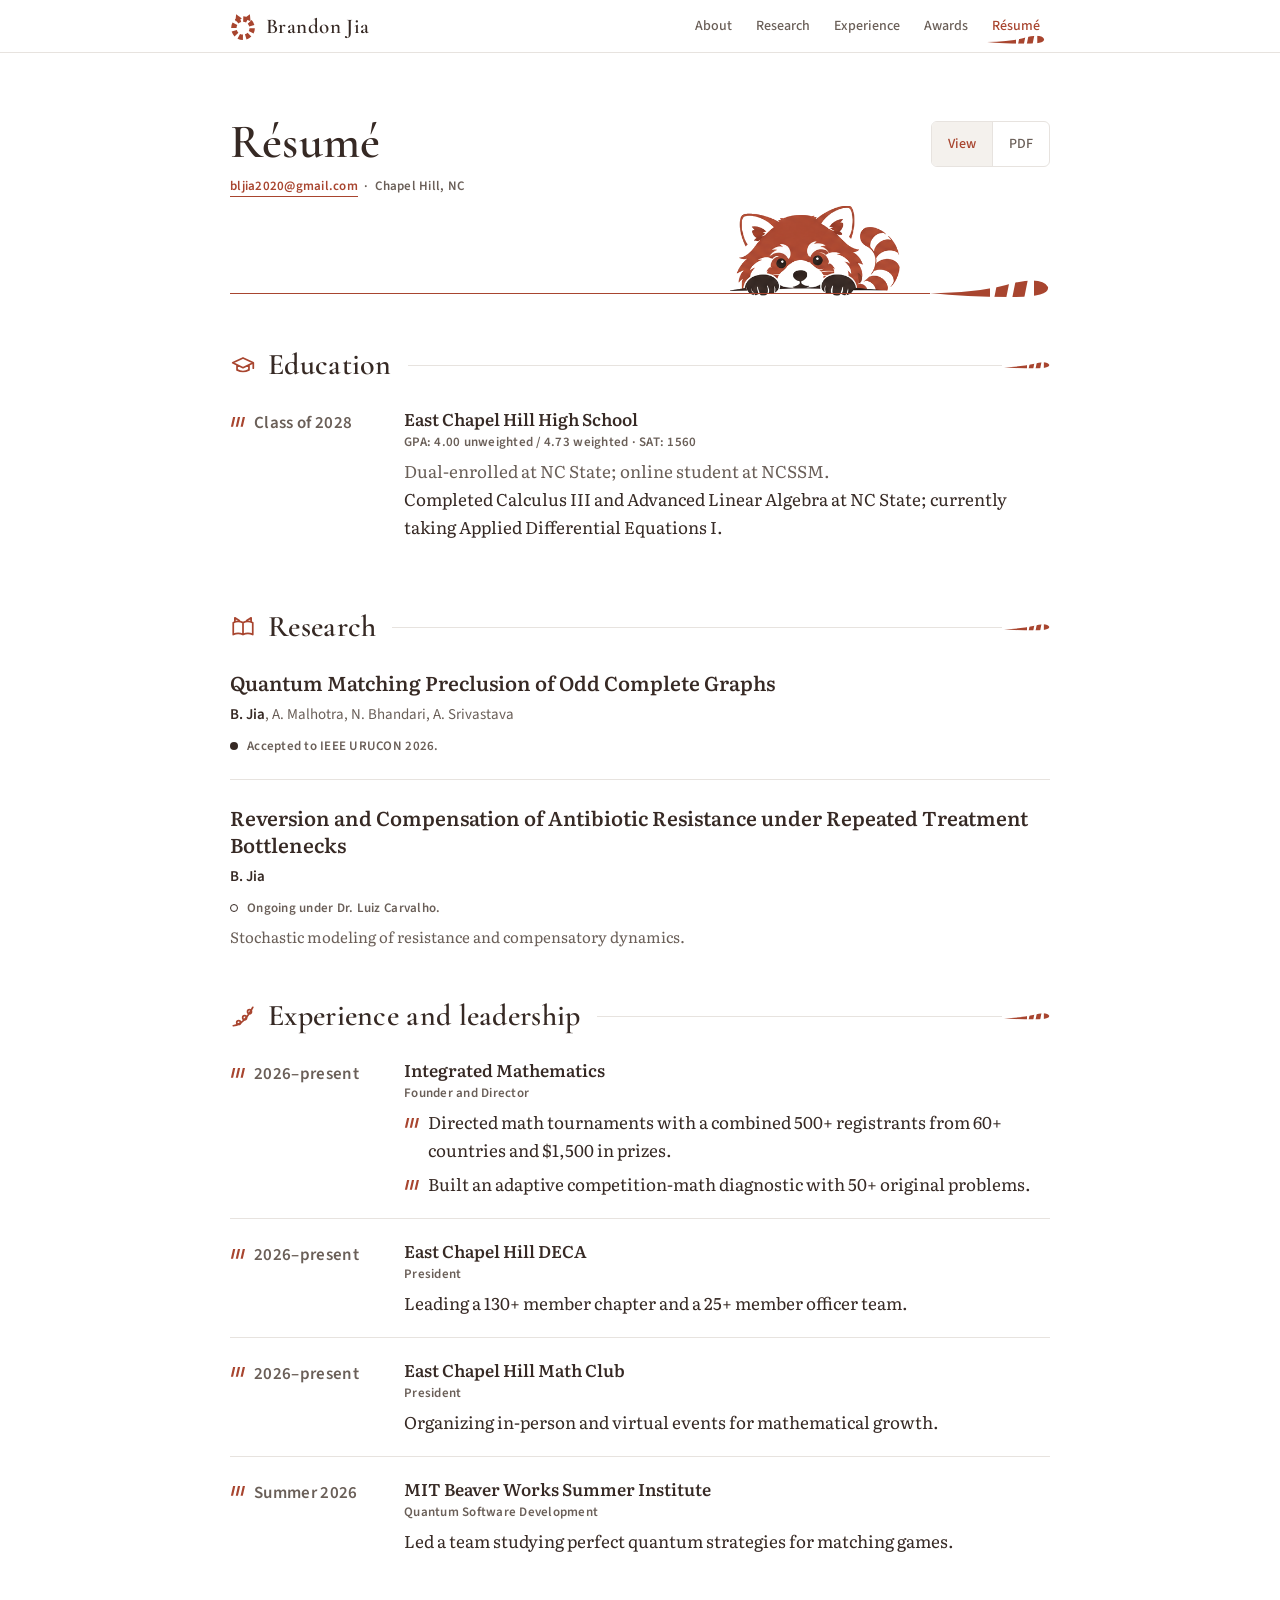
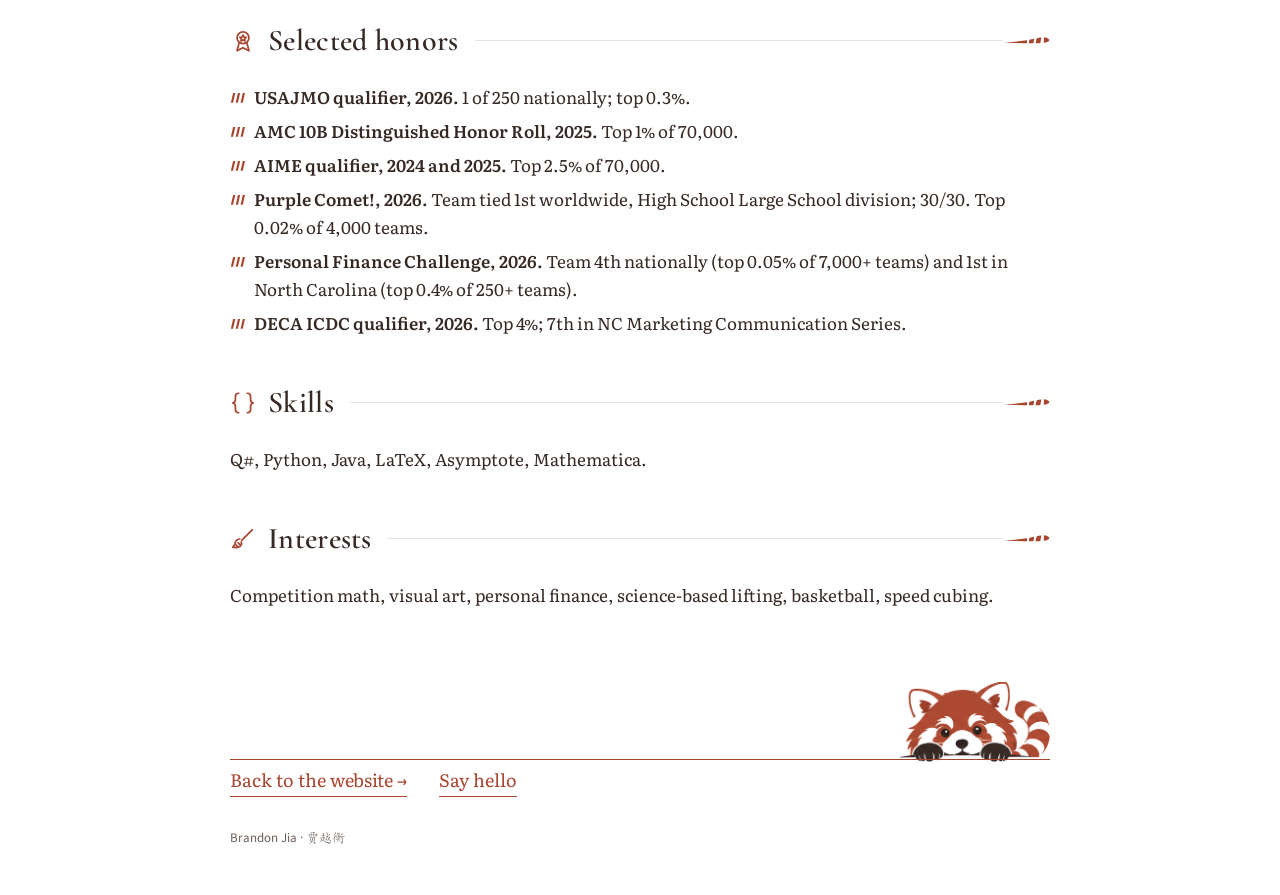
==== resume/index.html @ d5851a1c "Publish Brandon Jia personal website" ====
<!doctype html>
<html lang="en">
<head>
<meta charset="utf-8">
<meta name="viewport" content="width=device-width,initial-scale=1">
<meta name="description" content="Brandon Jia’s résumé: education, research, leadership, honors, and skills.">
<title>Résumé · Brandon Jia</title>
<link rel="icon" type="image/svg+xml" href="data:image/svg+xml,%3Csvg xmlns='http://www.w3.org/2000/svg' viewBox='0 0 24 26'%3E%3Ccircle cx='12' cy='15' r='8.5' fill='none' stroke='%23a8452f' stroke-width='5' stroke-dasharray='4 2.67'/%3E%3Cpath d='M5 8.5L5.6 2l5.4 4M19 8.5L18.4 2 13 6' fill='%23a8452f'/%3E%3C/svg%3E">
<link rel="stylesheet" href="../site.css">
</head>
<body class="res" id="top">
<svg width="0" height="0" style="position:absolute" aria-hidden="true"><defs>
<symbol id="mark" viewBox="0 0 24 26"><circle cx="12" cy="15" r="8.5" fill="none" stroke="currentColor" stroke-width="5" stroke-dasharray="4 2.67"/><path d="M5 8.5L5.6 2l5.4 4M19 8.5L18.4 2 13 6" fill="currentColor"/></symbol>
<symbol id="cap" viewBox="0 0 24 24" fill="none" stroke="currentColor" stroke-width="1.6" stroke-linecap="round" stroke-linejoin="round"><path d="M2.5 10L12 5.5l9.5 4.5L12 14.5zM6.5 12.5v4q5.5 3 11 0v-4M21.5 10v5"/></symbol>
<symbol id="book" viewBox="0 0 24 24" fill="none" stroke="currentColor" stroke-width="1.6" stroke-linecap="round" stroke-linejoin="round"><path d="M3 8q4.5-2.2 9 0 4.5-2.2 9 0v11q-4.5-2.2-9 0-4.5-2.2-9 0zM12 8v11M4.5 7V3.5L8.5 6M19.5 7V3.5L15.5 6"/></symbol>
<symbol id="branch" viewBox="0 0 24 24" fill="none" stroke="currentColor" stroke-width="1.6" stroke-linecap="round" stroke-linejoin="round"><path d="M3 21Q13 20 21 4"/><circle cx="8" cy="18" r="1.8"/><circle cx="13.5" cy="13.5" r="1.8"/><circle cx="18" cy="8" r="1.8"/></symbol>
<symbol id="medal" viewBox="0 0 24 24" fill="none" stroke="currentColor" stroke-width="1.6" stroke-linecap="round" stroke-linejoin="round"><circle cx="12" cy="9" r="5.5"/><path d="M8.5 13.5L6.5 21l5.5-2.8 5.5 2.8-2-7.5M12 6.5l.9 1.8 2 .3-1.4 1.4.3 2-1.8-1-1.8 1 .3-2-1.4-1.4 2-.3z"/></symbol>
<symbol id="braces" viewBox="0 0 24 24" fill="none" stroke="currentColor" stroke-width="1.6" stroke-linecap="round" stroke-linejoin="round"><path d="M8 3q-3 0-3 3v3q0 2.5-2.5 3 2.5.5 2.5 3v3q0 3 3 3M16 3q3 0 3 3v3q0 2.5 2.5 3-2.5.5-2.5 3v3q0 3-3 3"/></symbol>
<symbol id="brush" viewBox="0 0 24 24" fill="none" stroke="currentColor" stroke-width="1.6" stroke-linecap="round" stroke-linejoin="round"><path d="M20.5 3.5L11 13M9 12q-3.5.2-4.2 3.6-.5 2.6-2.3 4 4 1 6.4-.6 2.4-1.7 1.6-4.3"/><path d="M5.5 17.5L7 19M7.5 15.5L9 17" /></symbol>
</defs></svg>
<a class="skip" href="#main">Skip to content</a>
<header class="bar">
  <div class="in">
    <a class="mk" href="../index.html" aria-label="Brandon Jia, home"><svg class="mark" aria-hidden="true"><use href="#mark"/></svg><span>Brandon Jia</span></a>
    <nav aria-label="Main navigation">
      <a href="../index.html#about">About</a>
      <a href="../index.html#research">Research</a>
      <a href="../index.html#experience">Experience</a>
      <a href="../index.html#awards">Awards</a>
      <a href="index.html" aria-current="page">Résumé</a>
    </nav>
  </div>
  <i class="prog" aria-hidden="true"></i>
</header>
<main class="wrap" id="main">
  <div class="hero">
    <div class="rhead"><h1 class="name">Résumé</h1><div class="modes" aria-label="Résumé format"><a href="index.html" aria-current="page">View</a><a href="../assets/Brandon-Jia-Highlights.pdf">PDF</a></div></div>
    <p class="meta"><a href="mailto:bljia2020@gmail.com">bljia2020@gmail.com</a> &nbsp;·&nbsp; Chapel Hill, NC</p>
    <div class="ledge" aria-hidden="true"><img class="pk" src="../assets/panda-peek.png" alt=""><div class="div"><i></i><b></b></div></div>
  </div>

  <section aria-labelledby="edt">
    <h2 id="edt"><svg class="ic" aria-hidden="true"><use href="#cap"/></svg>Education<i class="rl"></i></h2>
    <article class="exp">
      <p class="meta">Class of 2028</p>
      <div><h3>East Chapel Hill High School</h3><p class="role">GPA: 4.00 unweighted / 4.73 weighted · SAT: 1560</p><p class="m">Dual-enrolled at NC State; online student at NCSSM.</p><p>Completed Calculus III and Advanced Linear Algebra at NC State; currently taking Applied Differential Equations I.</p></div>
    </article>
  </section>

  <section aria-labelledby="rst">
    <h2 id="rst"><svg class="ic" aria-hidden="true"><use href="#book"/></svg>Research<i class="rl"></i></h2>
    <article class="paper">
      <h3>Quantum Matching Preclusion of Odd Complete Graphs</h3>
      <p class="authors"><strong>B. Jia</strong>, A. Malhotra, N. Bhandari, A. Srivastava</p>
      <p class="st meta"><i></i>Accepted to IEEE URUCON 2026.</p>
    </article>
    <article class="paper">
      <h3>Reversion and Compensation of Antibiotic Resistance under Repeated Treatment Bottlenecks</h3>
      <p class="authors"><strong>B. Jia</strong></p>
      <p class="st meta"><i class="o"></i>Ongoing under Dr. Luiz Carvalho.</p>
      <p class="d">Stochastic modeling of resistance and compensatory dynamics.</p>
    </article>
  </section>

  <section aria-labelledby="ext">
    <h2 id="ext"><svg class="ic" aria-hidden="true"><use href="#branch"/></svg>Experience and leadership<i class="rl"></i></h2>
    <article class="exp">
      <p class="meta">2026–present</p>
      <div><h3>Integrated Mathematics</h3><p class="role">Founder and Director</p><ul class="bl"><li>Directed math tournaments with a combined 500+ registrants from 60+ countries and $1,500 in prizes.</li><li>Built an adaptive competition-math diagnostic with 50+ original problems.</li></ul></div>
    </article>
    <article class="exp">
      <p class="meta">2026–present</p>
      <div><h3>East Chapel Hill DECA</h3><p class="role">President</p><p>Leading a 130+ member chapter and a 25+ member officer team.</p></div>
    </article>
    <article class="exp">
      <p class="meta">2026–present</p>
      <div><h3>East Chapel Hill Math Club</h3><p class="role">President</p><p>Organizing in-person and virtual events for mathematical growth.</p></div>
    </article>
    <article class="exp">
      <p class="meta">Summer 2026</p>
      <div><h3>MIT Beaver Works Summer Institute</h3><p class="role">Quantum Software Development</p><p>Led a team studying perfect quantum strategies for matching games.</p></div>
    </article>
  </section>

  <section aria-labelledby="hnt">
    <h2 id="hnt"><svg class="ic" aria-hidden="true"><use href="#medal"/></svg>Selected honors<i class="rl"></i></h2>
    <ul class="bl">
      <li><strong>USAJMO qualifier, 2026.</strong> 1 of 250 nationally; top 0.3%.</li>
      <li><strong>AMC 10B Distinguished Honor Roll, 2025.</strong> Top 1% of 70,000.</li>
      <li><strong>AIME qualifier, 2024 and 2025.</strong> Top 2.5% of 70,000.</li>
      <li><strong>Purple Comet!, 2026.</strong> Team tied 1st worldwide, High School Large School division; 30/30. Top 0.02% of 4,000 teams.</li>
      <li><strong>Personal Finance Challenge, 2026.</strong> Team 4th nationally (top 0.05% of 7,000+ teams) and 1st in North Carolina (top 0.4% of 250+ teams).</li>
      <li><strong>DECA ICDC qualifier, 2026.</strong> Top 4%; 7th in NC Marketing Communication Series.</li>
    </ul>
  </section>

  <section aria-labelledby="skt">
    <h2 id="skt"><svg class="ic" aria-hidden="true"><use href="#braces"/></svg>Skills<i class="rl"></i></h2>
    <p>Q#, Python, Java, LaTeX, Asymptote, Mathematica.</p>
  </section>
  <section aria-labelledby="it">
    <h2 id="it"><svg class="ic" aria-hidden="true"><use href="#brush"/></svg>Interests<i class="rl"></i></h2>
    <p>Competition math, visual art, personal finance, science-based lifting, basketball, speed cubing.</p>
  </section>
</main>
<footer class="wrap">
  <div class="ledge" aria-hidden="true"><img class="pk" src="../assets/panda-peek.png" alt=""><div class="div"><i></i><b></b></div></div>
  <div class="links"><a href="../index.html">Back to the website <span aria-hidden="true">→</span></a><a href="mailto:bljia2020@gmail.com">Say hello</a></div>
  <p class="colophon">Brandon Jia · 贾越衡</p>
</footer>
<script src="../site.js"></script>
</body>
</html>
---- site.css ----
@font-face{font-family:NameCJK;src:url(assets/chinese-name.woff2) format("woff2");font-display:swap}
@font-face{font-family:'Cormorant Garamond';src:url(assets/cormorant-garamond.woff2) format("woff2");font-weight:300 700;font-display:swap}
@font-face{font-family:Literata;src:url(assets/literata.woff2) format("woff2");font-weight:200 900;font-display:swap}
@font-face{font-family:'Source Sans 3';src:url(assets/source-sans.woff2) format("woff2");font-weight:200 900;font-display:swap}
:root{
--paper:#fff;--ink:#362924;--muted:#6a5f58;--rust:#a8452f;--card:#fff;--chip:#f4f1ed;--rule:#e7e3df;
--display:'Cormorant Garamond',Georgia,serif;--text:Literata,Georgia,serif;--sans:'Source Sans 3',system-ui,sans-serif;
--cjk:NameCJK,'Songti SC','Noto Serif CJK SC','Source Han Serif SC',SimSun,serif;
--tail:url("data:image/svg+xml,%3Csvg xmlns='http://www.w3.org/2000/svg' viewBox='0 0 60 10'%3E%3CclipPath id='c'%3E%3Cpath d='M0 7Q22 7 38 3Q56-2 59 4Q60 9 40 9Q18 9 0 7Z'/%3E%3C/clipPath%3E%3Cg clip-path='url(%23c)'%3E%3Cpath d='M0 0h30v10H0zM34 0h6l-2 10h-6zM43 0h6l-2 10h-6zM52 0h8v10h-8z'/%3E%3C/g%3E%3C/svg%3E");
--band:url("data:image/svg+xml,%3Csvg xmlns='http://www.w3.org/2000/svg' viewBox='0 0 17 12'%3E%3Cpath d='M1 12L3.5 1H6L3.5 12zM6.5 12L9 1h2.5L9 12zM12 12L14.5 1H17L14.5 12z'/%3E%3C/svg%3E");
--paw:url("data:image/svg+xml,%3Csvg xmlns='http://www.w3.org/2000/svg' viewBox='0 0 24 24'%3E%3Cellipse cx='3.8' cy='10' rx='2.4' ry='3.2'/%3E%3Cellipse cx='8.8' cy='5' rx='2.4' ry='3.3'/%3E%3Cellipse cx='15.2' cy='5' rx='2.4' ry='3.3'/%3E%3Cellipse cx='20.2' cy='10' rx='2.4' ry='3.2'/%3E%3Cpath d='M12 12c4.4 0 7.2 3.4 7.2 6.4 0 2.2-2 3-4 2.5-1.2-.3-2.1-.8-3.2-.8s-2 .5-3.2.8c-2 .5-4-.3-4-2.5C4.8 15.4 7.6 12 12 12z'/%3E%3C/svg%3E")}
*{box-sizing:border-box}html{scroll-behavior:smooth;scroll-padding-top:72px}
body{margin:0;background:var(--paper);color:var(--ink);font:400 17px/1.65 var(--text);-webkit-font-smoothing:antialiased}
h1,h2,h3,p,ul{margin:0}ul{padding:0;list-style:none}abbr{text-decoration:none}
a{color:var(--rust);text-decoration:none;background:linear-gradient(currentColor,currentColor) 0 100%/100% 1px no-repeat;padding-bottom:2px}
a:hover{background:repeating-linear-gradient(90deg,currentColor 0 7px,transparent 7px 10px) 0 100%/100% 2px no-repeat}
a:focus-visible{outline:2px solid var(--rust);outline-offset:4px;border-radius:2px}
.wrap{width:min(820px,calc(100% - 40px));margin-inline:auto}
.skip{position:fixed;top:8px;left:8px;z-index:30;background:var(--paper);padding:8px 14px;transform:translateY(-200%)}.skip:focus{transform:none}
.bar{position:sticky;top:0;z-index:20;background:var(--paper);border-bottom:1px solid var(--rule)}
.bar .in{width:min(820px,calc(100% - 40px));margin-inline:auto;height:52px;display:flex;align-items:center;justify-content:space-between}
.bar a{background:none;padding:0}
.mk{display:flex;align-items:center;gap:10px;color:var(--rust);font:600 21px var(--display);letter-spacing:.02em}
.mk span{color:var(--ink)}.mark{width:26px;height:28px}
nav{display:flex;align-items:center;gap:4px;font:500 14px var(--sans)}
nav a{position:relative;display:flex;align-items:center;min-height:44px;padding:0 10px;color:var(--muted)}
nav a:not(.cv)::after{content:"";position:absolute;left:6px;right:0;bottom:4px;height:9px;background:var(--rust);-webkit-mask:var(--tail) center/100% 100% no-repeat;mask:var(--tail) center/100% 100% no-repeat;clip-path:inset(0 100% 0 0);transform:translateY(2px);transform-origin:left center;transition:clip-path 240ms ease-in,transform 240ms ease-in}
nav a:hover,nav a:focus-visible,nav a[aria-current]{color:var(--rust)}nav a:not(.cv):hover::after,nav a:not(.cv):focus-visible::after,nav a:not(.cv)[aria-current]::after{clip-path:inset(0);transform:translateY(0);transition-duration:420ms;transition-timing-function:cubic-bezier(.16,1,.3,1)}
nav a.cv{color:var(--ink);font-weight:600;margin-left:8px}nav a.cv::after{content:"→";position:static;height:auto;margin-left:5px;background:none;-webkit-mask:none;mask:none;clip-path:none}nav a.cv:hover{color:var(--rust)}
.prog{position:absolute;left:0;bottom:-1px;height:2px;width:100%;background:var(--rust);pointer-events:none;transform:scaleX(0);transform-origin:left center}
nav{position:relative}.nav-motion nav a:not(.cv)::after{display:none}.nav-tail{position:absolute;left:0;bottom:3px;width:var(--tail-width,0px);height:10px;transform:translateX(var(--tail-x,0px));pointer-events:none;transition:transform 520ms cubic-bezier(.4,0,.2,1),width 520ms cubic-bezier(.4,0,.2,1)}.nav-tail>i{display:block;width:100%;height:100%;background:var(--rust);mask:var(--tail) center/100% 100% no-repeat;-webkit-mask:var(--tail) center/100% 100% no-repeat;transform-origin:center}
.hero{padding-top:64px}
.name{font:600 56px/1.05 var(--display);letter-spacing:.005em}
.cn{font:400 20px var(--cjk);letter-spacing:.2em;color:var(--muted);margin:6px 0 22px}
.hero p{max-width:540px}.hero p+p{margin-top:14px}
.ledge{position:relative;height:96px;margin-top:8px}
.pk{position:absolute;bottom:3px;right:150px;width:170px;height:auto}
.div{position:absolute;inset:auto 0 0;display:flex;align-items:flex-end}
.div i{flex:1;height:1.5px;background:var(--rust);margin-bottom:5px}
.div b{width:120px;height:20px;background:var(--rust);-webkit-mask:var(--tail) center/100% 100% no-repeat;mask:var(--tail) center/100% 100% no-repeat}
section{padding-top:64px}
h2{display:flex;align-items:center;font:600 30px/1.2 var(--display);letter-spacing:.01em;margin-bottom:24px}
h2 .ic{width:26px;height:26px;margin-right:12px;color:var(--rust);flex:none}
h2 .rl{flex:1;height:1px;background:var(--rule);margin:0 2px 0 16px}
h2::after{content:"";width:46px;height:9px;background:var(--rust);-webkit-mask:var(--tail) center/100% 100% no-repeat;mask:var(--tail) center/100% 100% no-repeat}
h3{font:560 17px/1.4 var(--text)}
.meta{font:600 13px var(--sans);color:var(--muted);letter-spacing:.02em}
.paper{padding:0 0 24px}.paper+.paper{padding:24px 0 0;border-top:1px solid var(--rule)}
.paper h3{font-size:20px;line-height:1.35}.authors{font:400 15px var(--sans);color:var(--muted);margin-top:8px}.authors strong{color:var(--ink);font-weight:600}
.st{display:flex;align-items:center;gap:9px;margin-top:12px}
.st i{width:8px;height:8px;border-radius:50%;background:var(--ink);flex:none}.st i.o{background:none;border:1.5px solid var(--ink)}
.paper .d{font-size:15px;color:var(--muted);margin-top:8px}
.exp{display:grid;grid-template-columns:150px 1fr;gap:0 24px;padding:20px 0;border-top:1px solid var(--rule)}.exp:first-of-type{border-top:0;padding-top:0}
.exp .meta{position:relative;padding-left:24px;line-height:1.9}
.exp .meta::before,.bl>li::before{content:"";position:absolute;left:0;top:.5em;width:15px;height:11px;background:var(--rust);-webkit-mask:var(--band) center/contain no-repeat;mask:var(--band) center/contain no-repeat}
.role{font:600 13px var(--sans);color:var(--muted);margin:2px 0 6px;letter-spacing:.02em}
.exp p:not(.role){font-size:17px}.exp .x{font-size:15px;color:var(--muted);margin-top:4px}
.aw li{padding:20px 0;border-top:1px solid var(--rule);display:flex;flex-direction:column;gap:4px}.aw li:first-child{border-top:0;padding-top:0}
.aw .top{display:flex;justify-content:space-between;align-items:baseline;gap:12px}
.aw p{font-size:15px}.aw .s{color:var(--muted)}
.chip{font:600 13px var(--sans);background:var(--chip);border-radius:4px;padding:1px 7px;margin-left:6px}
.paw>li{position:relative;padding-left:30px;margin-top:6px}
.paw>li::before{content:"";position:absolute;left:0;top:.45em;width:17px;height:17px;background:var(--rust);-webkit-mask:var(--paw) center/contain no-repeat;mask:var(--paw) center/contain no-repeat}
footer{margin-top:72px;padding-bottom:48px}
footer .ledge{height:84px}footer .div i{background:var(--rust);height:1px}footer .div b{display:none}
footer .pk{right:0;width:150px}
footer h2{margin-bottom:14px}footer h2::after,footer h2 .rl{display:none}
.links{display:flex;flex-wrap:wrap;gap:12px 32px;font-size:18px}
.links svg{width:20px;height:20px;vertical-align:-4px;margin-right:8px}
.colophon{font:400 13px 'Source Sans 3',NameCJK,system-ui,sans-serif;color:var(--muted);margin-top:32px}
@media(max-width:640px){
body{font-size:16.5px}.name{font-size:44px}.hero{padding-top:44px}section{padding-top:48px}
.mk span{display:none}nav a{padding:0 7px}nav a.cv{margin-left:4px}
.pk{width:130px;right:100px}.div b{width:84px;height:16px}.ledge{height:80px}
.exp{grid-template-columns:1fr;gap:4px}
footer .pk{width:120px;right:0}}
@media(prefers-reduced-motion:reduce){html{scroll-behavior:auto}*{transition:none!important}}
@media print{.bar,.ledge,.skip{display:none}}

.rhead{display:flex;justify-content:space-between;align-items:flex-end;gap:16px;flex-wrap:wrap}.rhead .name{font-size:48px}
.modes{display:flex;font:500 14px var(--sans);border:1px solid var(--rule);border-radius:6px;overflow:hidden}.modes a{background:none;padding:6px 16px;color:var(--muted)}.modes a+a{border-left:1px solid var(--rule)}.modes a[aria-current]{background:#f4f1ed;color:var(--rust)}
.rhead+.meta{margin-top:10px}.rhead+.meta a{font-weight:600}
.bl>li{position:relative;padding-left:24px;margin-top:6px}.bl li strong{font-weight:600}.bl>li::before{top:.55em}
.res section{padding-top:48px}.res .exp p:not(.role){font-size:17px}.res .exp .m{color:var(--muted);font-size:15px;margin-top:4px}


/* Preserve the v4 design while keeping navigation comfortable on phones. */
.mk{min-width:44px;min-height:44px}.bar nav a{min-width:44px;padding:0 10px}.modes a{min-height:44px;display:flex;align-items:center}
@media(max-width:640px){.bar .in{width:calc(100% - 16px);gap:4px}nav{gap:0}.bar nav a{padding:0 5px}.bar nav a.cv{margin-left:2px}}
@media(max-width:360px){.bar .in{width:calc(100% - 8px);gap:0}.bar nav a{padding:0 2px}.bar nav a.cv{margin-left:0}.bar nav a.cv::after{display:none}}
@media(prefers-reduced-motion:reduce){html{scroll-behavior:auto}*,*::before,*::after{animation:none!important;transition:none!important}}
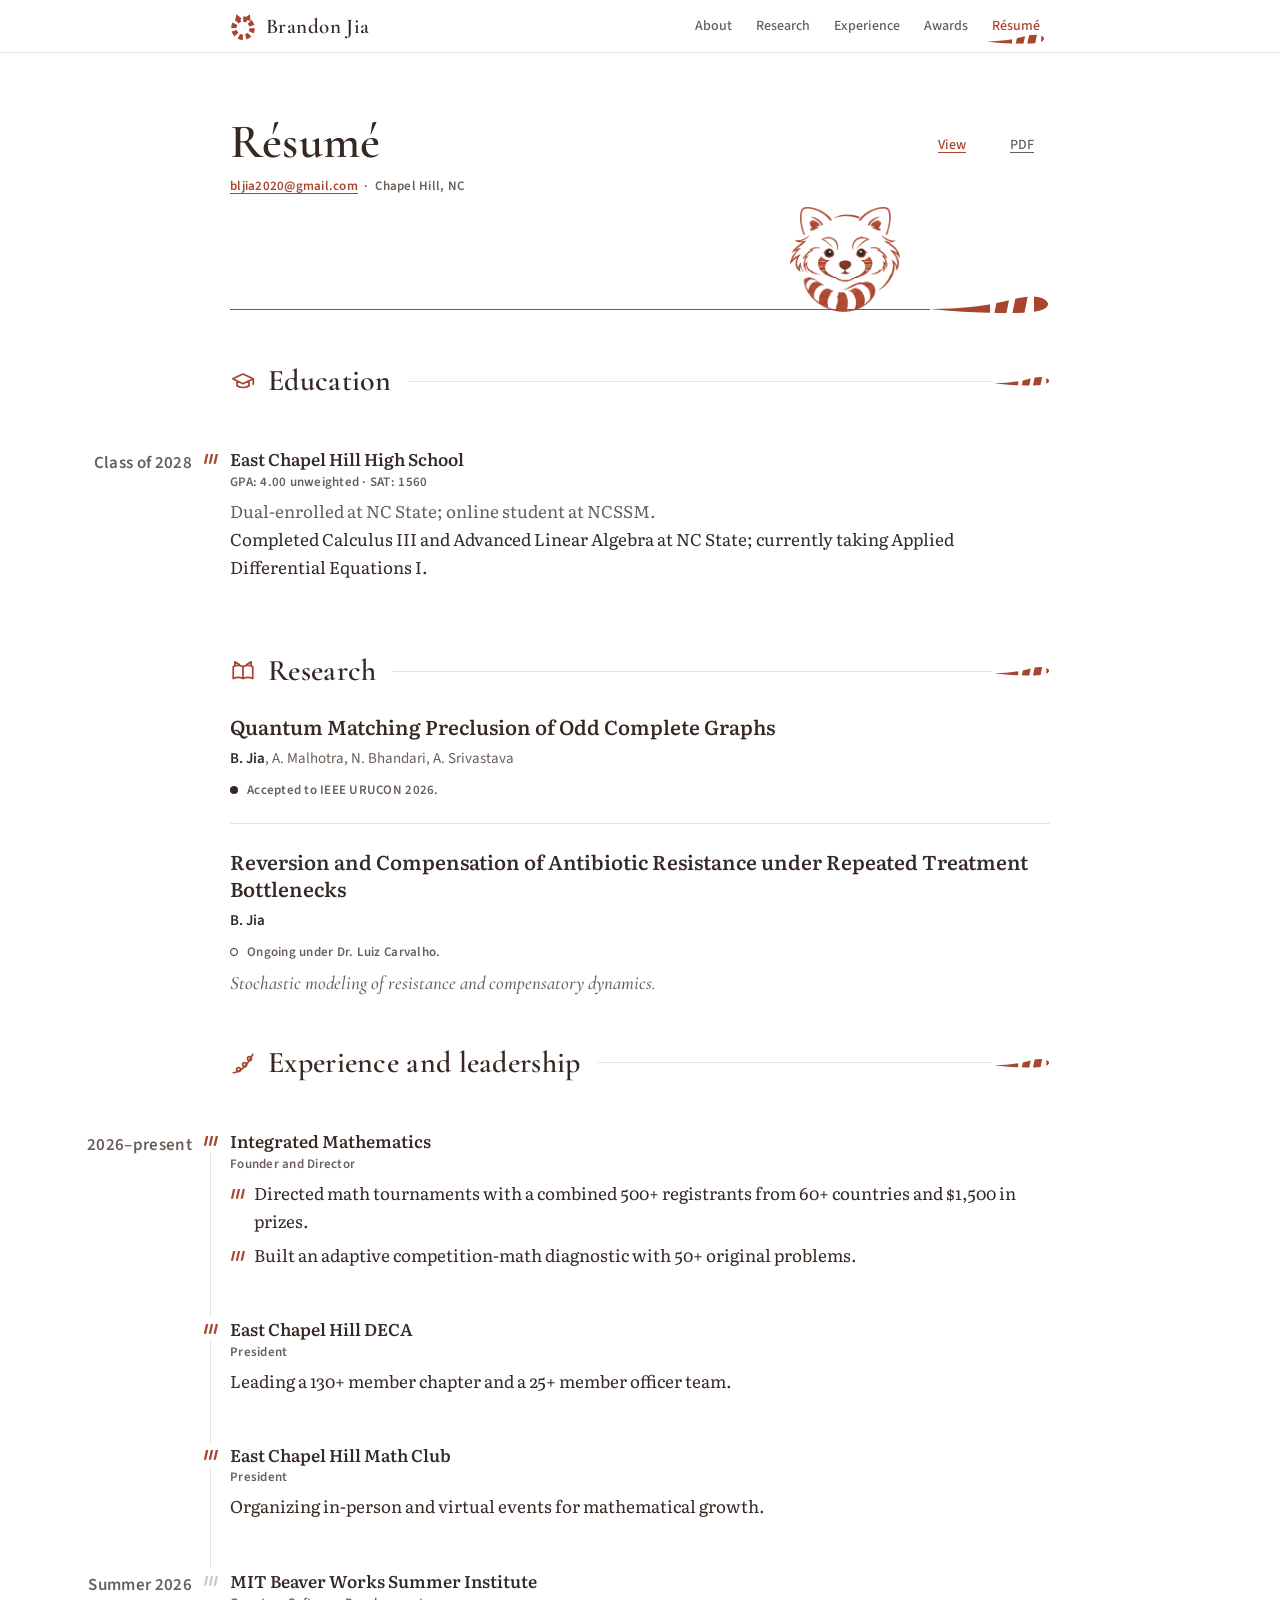
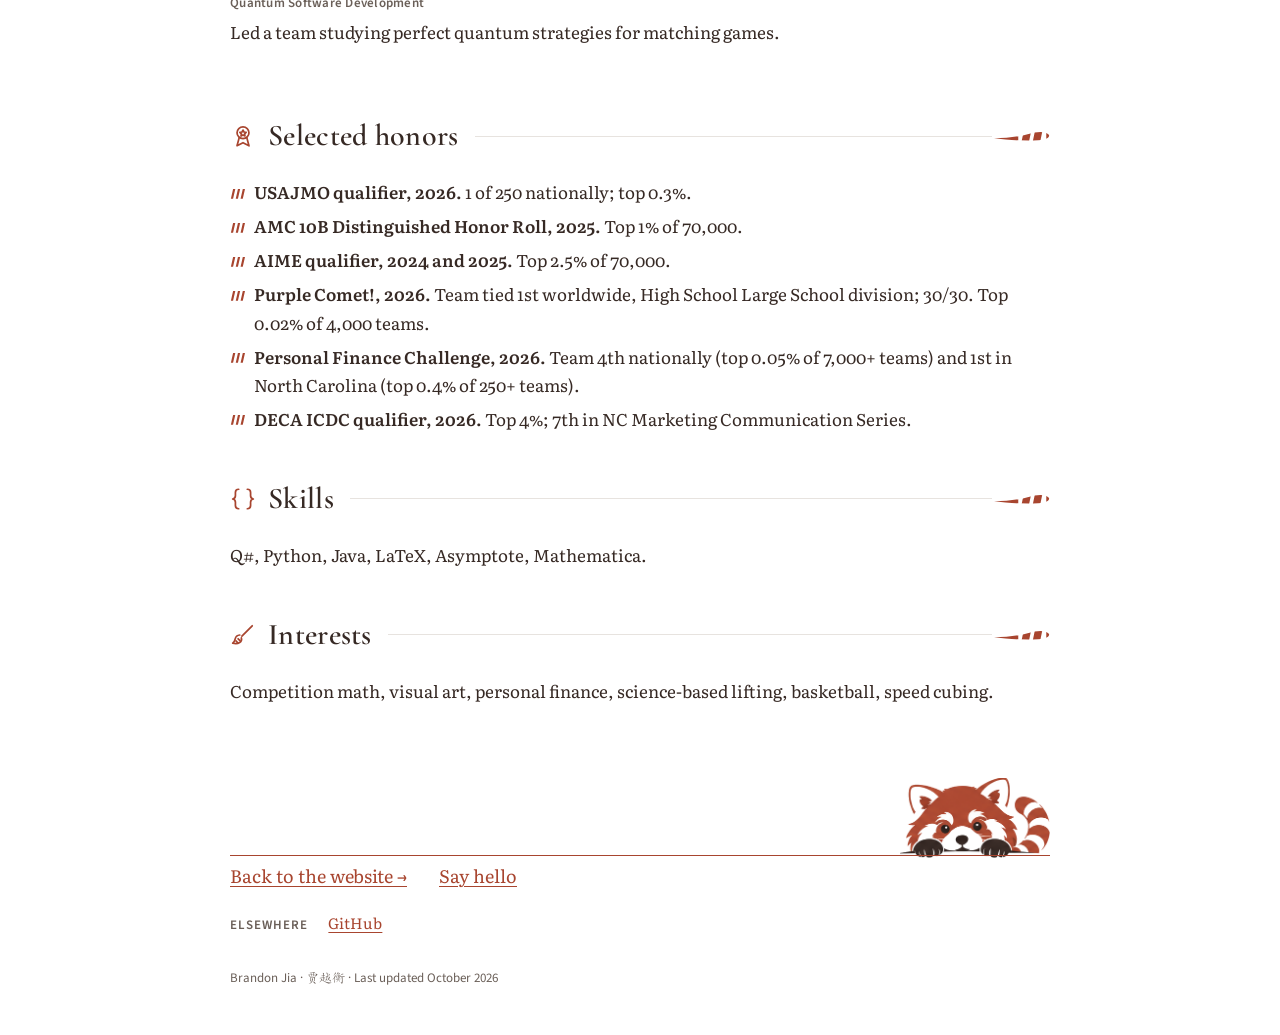
==== commit 00c6cbd1: "Refine portfolio layout, motion, sharing and resume" ====
--- a/resume/index.html
+++ b/resume/index.html
@@ -3,9 +3,36 @@
 <head>
 <meta charset="utf-8">
 <meta name="viewport" content="width=device-width,initial-scale=1">
+<script>
+document.documentElement.className="js";
+if(location.protocol==="http:"||location.protocol==="https:"){
+  for(const file of ["literata.woff2","cormorant-garamond.woff2"]){
+    const hint=document.createElement("link");hint.rel="preload";hint.href="../assets/"+file;
+    hint.as="font";hint.type="font/woff2";hint.crossOrigin="anonymous";document.head.append(hint);
+  }
+}
+</script>
 <meta name="description" content="Brandon Jia’s résumé: education, research, leadership, honors, and skills.">
+<link rel="canonical" href="https://brandon-jia.github.io/resume/">
+<meta name="theme-color" content="#ffffff">
+<meta name="author" content="Brandon Jia">
+<meta property="og:type" content="website">
+<meta property="og:site_name" content="Brandon Jia">
+<meta property="og:title" content="Résumé · Brandon Jia">
+<meta property="og:description" content="Brandon Jia’s résumé: education, research, leadership, honors, and skills.">
+<meta property="og:url" content="https://brandon-jia.github.io/resume/">
+<meta property="og:image" content="https://brandon-jia.github.io/assets/og-image.png">
+<meta property="og:image:width" content="1200">
+<meta property="og:image:height" content="630">
+<meta property="og:image:alt" content="Brandon Jia, with a red panda peeking over a rust line.">
+<meta name="twitter:card" content="summary_large_image">
+<meta name="twitter:title" content="Résumé · Brandon Jia">
+<meta name="twitter:description" content="Brandon Jia’s résumé: education, research, leadership, honors, and skills.">
+<meta name="twitter:image" content="https://brandon-jia.github.io/assets/og-image.png">
 <title>Résumé · Brandon Jia</title>
-<link rel="icon" type="image/svg+xml" href="data:image/svg+xml,%3Csvg xmlns='http://www.w3.org/2000/svg' viewBox='0 0 24 26'%3E%3Ccircle cx='12' cy='15' r='8.5' fill='none' stroke='%23a8452f' stroke-width='5' stroke-dasharray='4 2.67'/%3E%3Cpath d='M5 8.5L5.6 2l5.4 4M19 8.5L18.4 2 13 6' fill='%23a8452f'/%3E%3C/svg%3E">
+<link rel="icon" href="../favicon.ico" sizes="48x48">
+<link rel="icon" href="../favicon.svg" type="image/svg+xml">
+<link rel="apple-touch-icon" href="../apple-touch-icon.png">
 <link rel="stylesheet" href="../site.css">
 </head>
 <body class="res" id="top">
@@ -36,16 +63,19 @@
   <div class="hero">
     <div class="rhead"><h1 class="name">Résumé</h1><div class="modes" aria-label="Résumé format"><a href="index.html" aria-current="page">View</a><a href="../assets/Brandon-Jia-Highlights.pdf">PDF</a></div></div>
     <p class="meta"><a href="mailto:bljia2020@gmail.com">bljia2020@gmail.com</a> &nbsp;·&nbsp; Chapel Hill, NC</p>
-    <div class="ledge" aria-hidden="true"><img class="pk" src="../assets/panda-peek.png" alt=""><div class="div"><i></i><b></b></div></div>
+    <div class="ledge" aria-hidden="true"><span class="pkw line"><img class="pk" src="../assets/panda-linework.webp" alt="" width="244" height="233"></span><div class="div"><i></i><b></b></div></div>
   </div>
 
   <section aria-labelledby="edt">
     <h2 id="edt"><svg class="ic" aria-hidden="true"><use href="#cap"/></svg>Education<i class="rl"></i></h2>
+    <div class="exp-list">
     <article class="exp">
+      <span class="exp-marker" aria-hidden="true"></span>
       <p class="meta">Class of 2028</p>
-      <div><h3>East Chapel Hill High School</h3><p class="role">GPA: 4.00 unweighted / 4.73 weighted · SAT: 1560</p><p class="m">Dual-enrolled at NC State; online student at NCSSM.</p><p>Completed Calculus III and Advanced Linear Algebra at NC State; currently taking Applied Differential Equations I.</p></div>
+      <div><h3>East Chapel Hill High School</h3><p class="role">GPA: 4.00 unweighted · SAT: 1560</p><p class="m">Dual-enrolled at NC State; online student at NCSSM.</p><p>Completed Calculus III and Advanced Linear Algebra at NC State; currently taking Applied Differential Equations I.</p></div>
     </article>
-  </section>
+      </div>
+</section>
 
   <section aria-labelledby="rst">
     <h2 id="rst"><svg class="ic" aria-hidden="true"><use href="#book"/></svg>Research<i class="rl"></i></h2>
@@ -64,23 +94,29 @@
 
   <section aria-labelledby="ext">
     <h2 id="ext"><svg class="ic" aria-hidden="true"><use href="#branch"/></svg>Experience and leadership<i class="rl"></i></h2>
+    <div class="exp-list">
     <article class="exp">
+      <span class="exp-marker" aria-hidden="true"></span>
       <p class="meta">2026–present</p>
       <div><h3>Integrated Mathematics</h3><p class="role">Founder and Director</p><ul class="bl"><li>Directed math tournaments with a combined 500+ registrants from 60+ countries and $1,500 in prizes.</li><li>Built an adaptive competition-math diagnostic with 50+ original problems.</li></ul></div>
     </article>
     <article class="exp">
-      <p class="meta">2026–present</p>
+      <span class="exp-marker" aria-hidden="true"></span>
+      <p class="meta same"><span class="vh">2026–present</span></p>
       <div><h3>East Chapel Hill DECA</h3><p class="role">President</p><p>Leading a 130+ member chapter and a 25+ member officer team.</p></div>
     </article>
     <article class="exp">
-      <p class="meta">2026–present</p>
+      <span class="exp-marker" aria-hidden="true"></span>
+      <p class="meta same"><span class="vh">2026–present</span></p>
       <div><h3>East Chapel Hill Math Club</h3><p class="role">President</p><p>Organizing in-person and virtual events for mathematical growth.</p></div>
     </article>
     <article class="exp">
+      <span class="exp-marker" aria-hidden="true"></span>
       <p class="meta">Summer 2026</p>
       <div><h3>MIT Beaver Works Summer Institute</h3><p class="role">Quantum Software Development</p><p>Led a team studying perfect quantum strategies for matching games.</p></div>
     </article>
-  </section>
+      </div>
+</section>
 
   <section aria-labelledby="hnt">
     <h2 id="hnt"><svg class="ic" aria-hidden="true"><use href="#medal"/></svg>Selected honors<i class="rl"></i></h2>
@@ -104,9 +140,10 @@
   </section>
 </main>
 <footer class="wrap">
-  <div class="ledge" aria-hidden="true"><img class="pk" src="../assets/panda-peek.png" alt=""><div class="div"><i></i><b></b></div></div>
+  <div class="ledge" aria-hidden="true"><span class="pkw"><picture><source srcset="../assets/panda-peek.webp" type="image/webp"><img class="pk" src="../assets/panda-peek.png" alt="" width="306" height="163"></picture></span><div class="div"><i></i><b></b></div></div>
   <div class="links"><a href="../index.html">Back to the website <span aria-hidden="true">→</span></a><a href="mailto:bljia2020@gmail.com">Say hello</a></div>
-  <p class="colophon">Brandon Jia · 贾越衡</p>
+  <p class="elsewhere"><span class="meta">Elsewhere</span> <a href="https://github.com/brandon-jia" rel="me">GitHub</a><!-- Brandon: fill in real URLs and uncomment: <a href="[LINKEDIN_URL]" rel="me">LinkedIn</a> <a href="[SCHOLAR_OR_ORCID_URL]" rel="me">Scholar</a> --></p>
+  <p class="colophon">Brandon Jia · <span lang="zh-Hans">贾越衡</span> · Last updated <time datetime="2026-10">October 2026</time></p>
 </footer>
 <script src="../site.js"></script>
 </body>
--- a/site.css
+++ b/site.css
@@ -1,7 +1,8 @@
 @font-face{font-family:NameCJK;src:url(assets/chinese-name.woff2) format("woff2");font-display:swap}
-@font-face{font-family:'Cormorant Garamond';src:url(assets/cormorant-garamond.woff2) format("woff2");font-weight:300 700;font-display:swap}
-@font-face{font-family:Literata;src:url(assets/literata.woff2) format("woff2");font-weight:200 900;font-display:swap}
-@font-face{font-family:'Source Sans 3';src:url(assets/source-sans.woff2) format("woff2");font-weight:200 900;font-display:swap}
+@font-face{font-family:'Cormorant Garamond';font-style:normal;src:url(assets/cormorant-garamond.woff2) format("woff2");font-weight:300 700;font-display:swap}
+@font-face{font-family:Literata;font-style:normal;src:url(assets/literata.woff2) format("woff2");font-weight:200 900;font-display:swap}
+@font-face{font-family:'Source Sans 3';font-style:normal;src:url(assets/source-sans.woff2) format("woff2");font-weight:200 900;font-display:swap}
+@font-face{font-family:'Cormorant Garamond';font-style:italic;src:url(assets/cormorant-garamond-italic.woff2) format("woff2");font-weight:300 700;font-display:swap}
 :root{
 --paper:#fff;--ink:#362924;--muted:#6a5f58;--rust:#a8452f;--card:#fff;--chip:#f4f1ed;--rule:#e7e3df;
 --display:'Cormorant Garamond',Georgia,serif;--text:Literata,Georgia,serif;--sans:'Source Sans 3',system-ui,sans-serif;
@@ -11,30 +12,32 @@
 --paw:url("data:image/svg+xml,%3Csvg xmlns='http://www.w3.org/2000/svg' viewBox='0 0 24 24'%3E%3Cellipse cx='3.8' cy='10' rx='2.4' ry='3.2'/%3E%3Cellipse cx='8.8' cy='5' rx='2.4' ry='3.3'/%3E%3Cellipse cx='15.2' cy='5' rx='2.4' ry='3.3'/%3E%3Cellipse cx='20.2' cy='10' rx='2.4' ry='3.2'/%3E%3Cpath d='M12 12c4.4 0 7.2 3.4 7.2 6.4 0 2.2-2 3-4 2.5-1.2-.3-2.1-.8-3.2-.8s-2 .5-3.2.8c-2 .5-4-.3-4-2.5C4.8 15.4 7.6 12 12 12z'/%3E%3C/svg%3E")}
 *{box-sizing:border-box}html{scroll-behavior:smooth;scroll-padding-top:72px}
 body{margin:0;background:var(--paper);color:var(--ink);font:400 17px/1.65 var(--text);-webkit-font-smoothing:antialiased}
-h1,h2,h3,p,ul{margin:0}ul{padding:0;list-style:none}abbr{text-decoration:none}
-a{color:var(--rust);text-decoration:none;background:linear-gradient(currentColor,currentColor) 0 100%/100% 1px no-repeat;padding-bottom:2px}
-a:hover{background:repeating-linear-gradient(90deg,currentColor 0 7px,transparent 7px 10px) 0 100%/100% 2px no-repeat}
+h1,h2,h3,h4,p,ul,figure{margin:0}ul{padding:0;list-style:none}abbr{text-decoration:none}
+a{color:var(--rust);text-decoration:underline;text-underline-offset:3px;text-decoration-thickness:1px;padding-bottom:2px}
+a:hover{text-decoration-style:dashed}
 a:focus-visible{outline:2px solid var(--rust);outline-offset:4px;border-radius:2px}
 .wrap{width:min(820px,calc(100% - 40px));margin-inline:auto}
 .skip{position:fixed;top:8px;left:8px;z-index:30;background:var(--paper);padding:8px 14px;transform:translateY(-200%)}.skip:focus{transform:none}
 .bar{position:sticky;top:0;z-index:20;background:var(--paper);border-bottom:1px solid var(--rule)}
 .bar .in{width:min(820px,calc(100% - 40px));margin-inline:auto;height:52px;display:flex;align-items:center;justify-content:space-between}
-.bar a{background:none;padding:0}
+.bar a{background:none;padding:0;text-decoration:none}
 .mk{display:flex;align-items:center;gap:10px;color:var(--rust);font:600 21px var(--display);letter-spacing:.02em}
 .mk span{color:var(--ink)}.mark{width:26px;height:28px}
 nav{display:flex;align-items:center;gap:4px;font:500 14px var(--sans)}
 nav a{position:relative;display:flex;align-items:center;min-height:44px;padding:0 10px;color:var(--muted)}
-nav a:not(.cv)::after{content:"";position:absolute;left:6px;right:0;bottom:4px;height:9px;background:var(--rust);-webkit-mask:var(--tail) center/100% 100% no-repeat;mask:var(--tail) center/100% 100% no-repeat;clip-path:inset(0 100% 0 0);transform:translateY(2px);transform-origin:left center;transition:clip-path 240ms ease-in,transform 240ms ease-in}
+nav a:not(.cv)::after{content:"";position:absolute;left:6px;right:0;bottom:4px;height:12px;background:var(--rust);-webkit-mask:var(--tail-sm) center/100% 100% no-repeat;mask:var(--tail-sm) center/100% 100% no-repeat;clip-path:inset(0 100% 0 0);transform:translateY(2px);transform-origin:left center;transition:clip-path 250ms ease-out,transform 250ms ease-out}
 nav a:hover,nav a:focus-visible,nav a[aria-current]{color:var(--rust)}nav a:not(.cv):hover::after,nav a:not(.cv):focus-visible::after,nav a:not(.cv)[aria-current]::after{clip-path:inset(0);transform:translateY(0);transition-duration:420ms;transition-timing-function:cubic-bezier(.16,1,.3,1)}
 nav a.cv{color:var(--ink);font-weight:600;margin-left:8px}nav a.cv::after{content:"→";position:static;height:auto;margin-left:5px;background:none;-webkit-mask:none;mask:none;clip-path:none}nav a.cv:hover{color:var(--rust)}
 .prog{position:absolute;left:0;bottom:-1px;height:2px;width:100%;background:var(--rust);pointer-events:none;transform:scaleX(0);transform-origin:left center}
-nav{position:relative}.nav-motion nav a:not(.cv)::after{display:none}.nav-tail{position:absolute;left:0;bottom:3px;width:var(--tail-width,0px);height:10px;transform:translateX(var(--tail-x,0px));pointer-events:none;transition:transform 520ms cubic-bezier(.4,0,.2,1),width 520ms cubic-bezier(.4,0,.2,1)}.nav-tail>i{display:block;width:100%;height:100%;background:var(--rust);mask:var(--tail) center/100% 100% no-repeat;-webkit-mask:var(--tail) center/100% 100% no-repeat;transform-origin:center}
+nav{position:relative}.nav-motion nav a:not(.cv)::after{display:none}.nav-tail{position:absolute;left:0;bottom:3px;width:0;height:12px;transform:translateX(var(--tail-x,0px));pointer-events:none;transition:transform 520ms cubic-bezier(.16,1,.3,1)}.nav-tail>i{display:block;width:58px;height:100%;background:var(--rust);mask:var(--tail-sm) center/100% 100% no-repeat;-webkit-mask:var(--tail-sm) center/100% 100% no-repeat;transform:scaleX(var(--tail-scale,1));transform-origin:0 50%}
 .hero{padding-top:64px}
 .name{font:600 56px/1.05 var(--display);letter-spacing:.005em}
 .cn{font:400 20px var(--cjk);letter-spacing:.2em;color:var(--muted);margin:6px 0 22px}
 .hero p{max-width:540px}.hero p+p{margin-top:14px}
 .ledge{position:relative;height:96px;margin-top:8px}
-.pk{position:absolute;bottom:3px;right:150px;width:170px;height:auto}
+.pkw{position:absolute;bottom:3px;right:150px;width:170px;overflow:hidden;line-height:0}
+.pk{display:block;width:100%;height:auto}
+.pkw.curl{width:150px}.pkw.line{width:110px}.res .hero .ledge{height:112px}
 .div{position:absolute;inset:auto 0 0;display:flex;align-items:flex-end}
 .div i{flex:1;height:1.5px;background:var(--rust);margin-bottom:5px}
 .div b{width:120px;height:20px;background:var(--rust);-webkit-mask:var(--tail) center/100% 100% no-repeat;mask:var(--tail) center/100% 100% no-repeat}
@@ -42,20 +45,27 @@
 h2{display:flex;align-items:center;font:600 30px/1.2 var(--display);letter-spacing:.01em;margin-bottom:24px}
 h2 .ic{width:26px;height:26px;margin-right:12px;color:var(--rust);flex:none}
 h2 .rl{flex:1;height:1px;background:var(--rule);margin:0 2px 0 16px}
-h2::after{content:"";width:46px;height:9px;background:var(--rust);-webkit-mask:var(--tail) center/100% 100% no-repeat;mask:var(--tail) center/100% 100% no-repeat}
-h3{font:560 17px/1.4 var(--text)}
+h2::after{content:"";flex:none;width:56px;height:12px;background:var(--rust);-webkit-mask:var(--tail-sm) center/100% 100% no-repeat;mask:var(--tail-sm) center/100% 100% no-repeat}
+h3,h4{font:560 17px/1.4 var(--text)}
 .meta{font:600 13px var(--sans);color:var(--muted);letter-spacing:.02em}
 .paper{padding:0 0 24px}.paper+.paper{padding:24px 0 0;border-top:1px solid var(--rule)}
 .paper h3{font-size:20px;line-height:1.35}.authors{font:400 15px var(--sans);color:var(--muted);margin-top:8px}.authors strong{color:var(--ink);font-weight:600}
 .st{display:flex;align-items:center;gap:9px;margin-top:12px}
 .st i{width:8px;height:8px;border-radius:50%;background:var(--ink);flex:none}.st i.o{background:none;border:1.5px solid var(--ink)}
 .paper .d{font-size:15px;color:var(--muted);margin-top:8px}
-.exp{display:grid;grid-template-columns:150px 1fr;gap:0 24px;padding:20px 0;border-top:1px solid var(--rule)}.exp:first-of-type{border-top:0;padding-top:0}
+.exp-list{--spine:7px;position:relative}
+.exp{position:relative;display:grid;grid-template-columns:150px 1fr;gap:0 24px;padding:24px 0;border-top:0}
+.exp:first-of-type{padding-top:24px}
+.exp::before,.exp-marker{content:"";position:absolute;left:calc(var(--spine,7px) - 7.5px);top:30px;width:15px;height:11px;background:var(--rust);-webkit-mask:var(--band) center/contain no-repeat;mask:var(--band) center/contain no-repeat}
+.exp-marker{pointer-events:none}
+.exp::after{content:"";position:absolute;left:var(--spine,7px);top:47px;bottom:-24px;width:1px;background:var(--rule)}
+.exp:last-child::after{display:none}
+#experience h2{margin-bottom:0}
 .exp .meta{position:relative;padding-left:24px;line-height:1.9}
-.exp .meta::before,.bl>li::before{content:"";position:absolute;left:0;top:.5em;width:15px;height:11px;background:var(--rust);-webkit-mask:var(--band) center/contain no-repeat;mask:var(--band) center/contain no-repeat}
+.bl>li::before{content:"";position:absolute;left:0;top:.5em;width:15px;height:11px;background:var(--rust);-webkit-mask:var(--band) center/contain no-repeat;mask:var(--band) center/contain no-repeat}
 .role{font:600 13px var(--sans);color:var(--muted);margin:2px 0 6px;letter-spacing:.02em}
 .exp p:not(.role){font-size:17px}.exp .x{font-size:15px;color:var(--muted);margin-top:4px}
-.aw li{padding:20px 0;border-top:1px solid var(--rule);display:flex;flex-direction:column;gap:4px}.aw li:first-child{border-top:0;padding-top:0}
+.aw li{padding:20px 0;border-top:1px solid var(--rule);display:flex;flex-direction:column;gap:4px}.aw li:first-child{border-top:0}
 .aw .top{display:flex;justify-content:space-between;align-items:baseline;gap:12px}
 .aw p{font-size:15px}.aw .s{color:var(--muted)}
 .chip{font:600 13px var(--sans);background:var(--chip);border-radius:4px;padding:1px 7px;margin-left:6px}
@@ -63,7 +73,7 @@
 .paw>li::before{content:"";position:absolute;left:0;top:.45em;width:17px;height:17px;background:var(--rust);-webkit-mask:var(--paw) center/contain no-repeat;mask:var(--paw) center/contain no-repeat}
 footer{margin-top:72px;padding-bottom:48px}
 footer .ledge{height:84px}footer .div i{background:var(--rust);height:1px}footer .div b{display:none}
-footer .pk{right:0;width:150px}
+footer .pkw{right:0;width:150px}
 footer h2{margin-bottom:14px}footer h2::after,footer h2 .rl{display:none}
 .links{display:flex;flex-wrap:wrap;gap:12px 32px;font-size:18px}
 .links svg{width:20px;height:20px;vertical-align:-4px;margin-right:8px}
@@ -71,14 +81,14 @@
 @media(max-width:640px){
 body{font-size:16.5px}.name{font-size:44px}.hero{padding-top:44px}section{padding-top:48px}
 .mk span{display:none}nav a{padding:0 7px}nav a.cv{margin-left:4px}
-.pk{width:130px;right:100px}.div b{width:84px;height:16px}.ledge{height:80px}
+.pkw{width:130px;right:100px}.pkw.line{width:100px}.div b{width:84px;height:16px}.ledge{height:80px}
 .exp{grid-template-columns:1fr;gap:4px}
-footer .pk{width:120px;right:0}}
+footer .pkw{width:120px;right:0}}
 @media(prefers-reduced-motion:reduce){html{scroll-behavior:auto}*{transition:none!important}}
-@media print{.bar,.ledge,.skip{display:none}}
+
 
 .rhead{display:flex;justify-content:space-between;align-items:flex-end;gap:16px;flex-wrap:wrap}.rhead .name{font-size:48px}
-.modes{display:flex;font:500 14px var(--sans);border:1px solid var(--rule);border-radius:6px;overflow:hidden}.modes a{background:none;padding:6px 16px;color:var(--muted)}.modes a+a{border-left:1px solid var(--rule)}.modes a[aria-current]{background:#f4f1ed;color:var(--rust)}
+.modes{display:flex;font:500 14px var(--sans);gap:12px}.modes a{background:none;padding:6px 16px;color:var(--muted)}.modes a+a{border-left:0}.modes a[aria-current]{color:var(--rust);text-decoration:underline}
 .rhead+.meta{margin-top:10px}.rhead+.meta a{font-weight:600}
 .bl>li{position:relative;padding-left:24px;margin-top:6px}.bl li strong{font-weight:600}.bl>li::before{top:.55em}
 .res section{padding-top:48px}.res .exp p:not(.role){font-size:17px}.res .exp .m{color:var(--muted);font-size:15px;margin-top:4px}
@@ -87,5 +97,93 @@
 /* Preserve the v4 design while keeping navigation comfortable on phones. */
 .mk{min-width:44px;min-height:44px}.bar nav a{min-width:44px;padding:0 10px}.modes a{min-height:44px;display:flex;align-items:center}
 @media(max-width:640px){.bar .in{width:calc(100% - 16px);gap:4px}nav{gap:0}.bar nav a{padding:0 5px}.bar nav a.cv{margin-left:2px}}
-@media(max-width:360px){.bar .in{width:calc(100% - 8px);gap:0}.bar nav a{padding:0 2px}.bar nav a.cv{margin-left:0}.bar nav a.cv::after{display:none}}
+@media(max-width:380px){.bar .in{width:calc(100% - 8px);gap:0}.bar nav a{padding:0 2px}.bar nav a.cv{margin-left:0}.bar nav a.cv::after{display:none}}
 @media(prefers-reduced-motion:reduce){html{scroll-behavior:auto}*,*::before,*::after{animation:none!important;transition:none!important}}
+
+/* Quiet details and annotated-paper layout. */
+:root{--tail-sm:url("data:image/svg+xml,%3Csvg xmlns='http://www.w3.org/2000/svg' viewBox='0 0 60 12'%3E%3CclipPath id='c'%3E%3Cpath d='M0 8.5Q20 8.5 36 4Q54-1 59 5Q60 11 40 11Q18 11 0 8.5Z'/%3E%3C/clipPath%3E%3Cg clip-path='url(%23c)'%3E%3Cpath d='M0 0h26v12H0zM32 0h8l-2.5 12h-8zM44 0h8l-2.5 12h-8zM56 0h8v12h-8z'/%3E%3C/g%3E%3C/svg%3E")}
+body{font-variant-numeric:oldstyle-nums proportional-nums;counter-reset:sn}
+.meta,.grp,.chip,time,.colophon,.hl strong{font-variant-numeric:lining-nums tabular-nums}
+.hl{display:grid;grid-template-columns:repeat(4,1fr);gap:0 16px;margin-top:36px;padding-top:18px;border-top:1px solid var(--rule)}
+.hl strong{display:block;font:600 24px/1.1 var(--display);letter-spacing:.01em;font-variant-numeric:lining-nums}
+.hl span{display:block;margin-top:4px;font:500 13px/1.4 var(--sans);color:var(--muted)}
+.hl+.ledge{margin-top:12px}
+.grp{position:relative;display:flex;justify-content:space-between;align-items:baseline;margin:36px 0 4px;padding-bottom:8px;border-bottom:1px solid var(--rule);font:600 13px var(--sans);letter-spacing:.08em;text-transform:uppercase;color:var(--muted)}
+.grp:first-of-type{margin-top:0}
+.grp time{letter-spacing:.02em;font-variant-numeric:lining-nums tabular-nums}
+.exp .meta{font-size:13px}
+.exp .meta.same{min-height:24.7px}
+.vh{position:absolute;width:1px;height:1px;overflow:hidden;clip:rect(0 0 0 0);white-space:nowrap}
+.plinks{display:flex;gap:24px;margin-top:10px;font:600 14px var(--sans)}
+.sum{margin-top:10px}.sum summary{cursor:pointer;font:600 13px var(--sans);letter-spacing:.04em;color:var(--rust)}
+.sum p,.d,.paper .d,.x,.exp .x,.aw .s{font:italic 500 19px/1.45 'Cormorant Garamond',Georgia,serif;color:var(--muted)}
+.sum p{margin-top:6px}
+.elsewhere{margin-top:18px;display:flex;gap:20px;align-items:baseline;font-size:15px}
+.elsewhere .meta{letter-spacing:.08em;text-transform:uppercase}
+.art{display:grid;grid-template-columns:repeat(auto-fit,minmax(200px,1fr));gap:20px}
+.art img{display:block;width:100%;height:auto}.art figcaption{margin-top:8px}
+.sn-n{counter-increment:sn;font:600 11px var(--sans);color:var(--rust)}
+.sn-n::after{content:counter(sn)}
+.sn{display:block;margin-top:6px;font:400 13px/1.5 var(--sans);color:var(--muted)}
+.sn::before{content:counter(sn) " ";color:var(--rust);font-weight:600}
+.hero .div b{transform:rotate(var(--tail-tilt,0deg));transform-origin:0 75%}
+@media(min-width:1200px){
+.exp-list{--spine:-20px}.exp{display:block}
+.exp .meta{position:absolute;right:calc(100% + 38px);top:24px;width:130px;padding:0;text-align:right}
+.grp time{position:absolute;right:calc(100% + 38px);width:130px;text-align:right;top:0}
+.sn{float:right;clear:right;width:150px;margin:-1.1em -180px 0 0}
+}
+@media(max-width:640px){.hl{grid-template-columns:1fr 1fr;gap:18px 16px;margin-top:28px}}
+
+/* Every hidden start state is conditional on JS and the motion preference. */
+@keyframes rise{from{opacity:0;transform:translateY(8px)}}
+@keyframes draw{from{transform:scaleX(0)}}
+@keyframes peek{from{transform:translateY(100%)}}
+@keyframes flick{0%{transform:rotate(0)}40%{transform:rotate(-8deg)}75%{transform:rotate(3deg)}100%{transform:rotate(0)}}
+@media(prefers-reduced-motion:no-preference){
+.js .hero>:not(.ledge){animation:rise .35s cubic-bezier(.16,1,.3,1) backwards;animation-delay:calc(var(--i,0)*60ms + 30ms)}
+.hero>:nth-child(1){--i:0}.hero>:nth-child(2){--i:1}.hero>:nth-child(3){--i:2}.hero>:nth-child(4){--i:3}.hero>:nth-child(5){--i:4}
+.js .hero .div i{transform-origin:0 50%;animation:draw .9s cubic-bezier(.65,0,.35,1) .4s backwards}
+.js .hero .ledge .pk{animation:peek .8s cubic-bezier(.16,1,.3,1) 1s backwards}
+.js .hero .div b{animation:flick .8s ease-out 1.35s backwards}
+.js h2 .rl{transform:scaleX(0);transform-origin:0 50%;transition:transform .7s cubic-bezier(.65,0,.35,1)}
+.js h2.in .rl{transform:scaleX(1)}
+.js h2::after{transform-origin:0 60%;clip-path:inset(0 100% 0 0);transition:clip-path .5s ease-out .6s}
+.js h2.in::after{clip-path:inset(0);animation:flick .6s ease-out 1.1s}
+.js footer .pk{transform:translateY(100%);transition:transform .8s cubic-bezier(.16,1,.3,1)}
+.js footer .ledge.up .pk{transform:none}
+.js .exp::before{background:#cfc6bf}
+.js .exp-marker{opacity:0;transition:opacity .5s ease-out}
+.js .exp.on .exp-marker{opacity:1}
+}
+@view-transition{navigation:auto}
+.bar{view-transition-name:site-bar}
+::view-transition-old(root),::view-transition-new(root){animation-duration:.25s}
+@media(prefers-reduced-motion:reduce){@view-transition{navigation:none}}
+@media(prefers-reduced-motion:reduce){.nav-tail>i{transform:scaleX(var(--tail-scale,1))!important}}
+
+/* Browser printing keeps every résumé entry and repeats its accessible dates. */
+@media print{
+@page{size:Letter;margin:.5in}
+html{scroll-behavior:auto}
+body{font-size:9.5pt;line-height:1.2;color:#000;background:#fff}
+.bar,.skip,.ledge,.modes,.prog,.nav-tail,.rl,.sn,.exp-marker,footer .links,footer h2,h2::after,h2 .ic,.exp::before,.exp::after{display:none!important}
+.wrap{width:100%;margin:0}.hero{padding-top:0}.rhead .name{font-size:22pt}
+section,.res section{padding-top:5pt}
+h2{font-size:11pt;margin-bottom:2pt;padding-bottom:1pt;border-bottom:.5pt solid #999}
+.exp,.exp:first-of-type{display:grid;grid-template-columns:75pt 1fr;gap:0 10pt;padding:2pt 0;break-inside:avoid}
+.exp .meta{position:static;width:auto;padding:0;text-align:left;font-size:9pt}
+.exp .meta.same{min-height:0}.exp .meta{line-height:1.25}.exp h3{font-size:10pt;line-height:1.2}
+.exp .meta.same .vh{position:static;width:auto;height:auto;clip:auto}
+.paper,.aw li,.bl>li{break-inside:avoid}
+.paper,.paper+.paper{padding:2pt 0}.paper h3{font-size:10pt}
+.res .exp p:not(.role),.bl>li{font-size:9.5pt}
+.authors,.role,.st,.res .exp .m{font-size:9pt}
+.d,.paper .d,.exp .x{font-size:10pt}
+a{color:#000;background:none;padding:0}
+.res a[href^="http"]::after{content:" (" attr(href) ")";font-size:8pt}
+footer{margin-top:3pt;padding-bottom:0}.elsewhere{display:none}
+.bl>li{margin-top:2pt}.authors{margin-top:2pt}.st{margin-top:3pt}.paper .d{margin-top:2pt}.role{margin:1pt 0 2pt}
+.colophon{margin-top:0;font-size:8pt}
+*,*::before,*::after{animation:none!important;transition:none!important}
+}
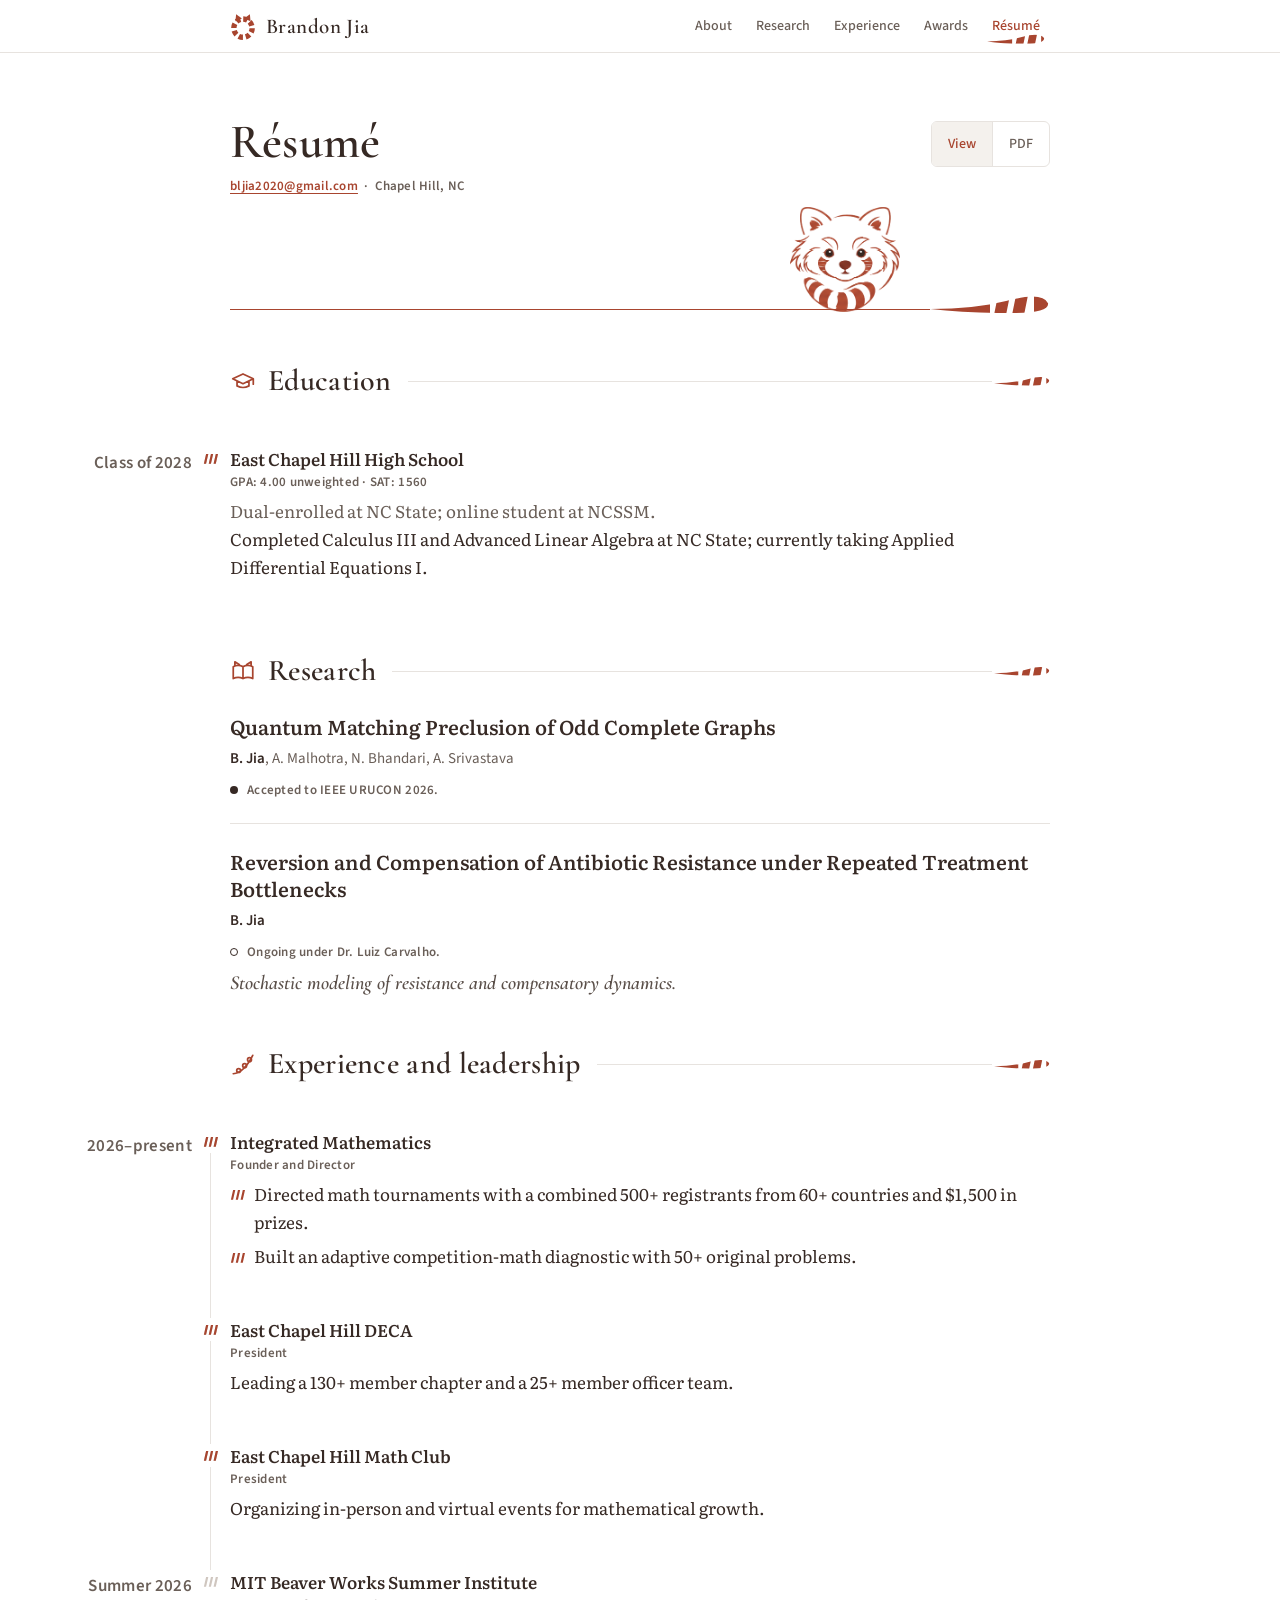
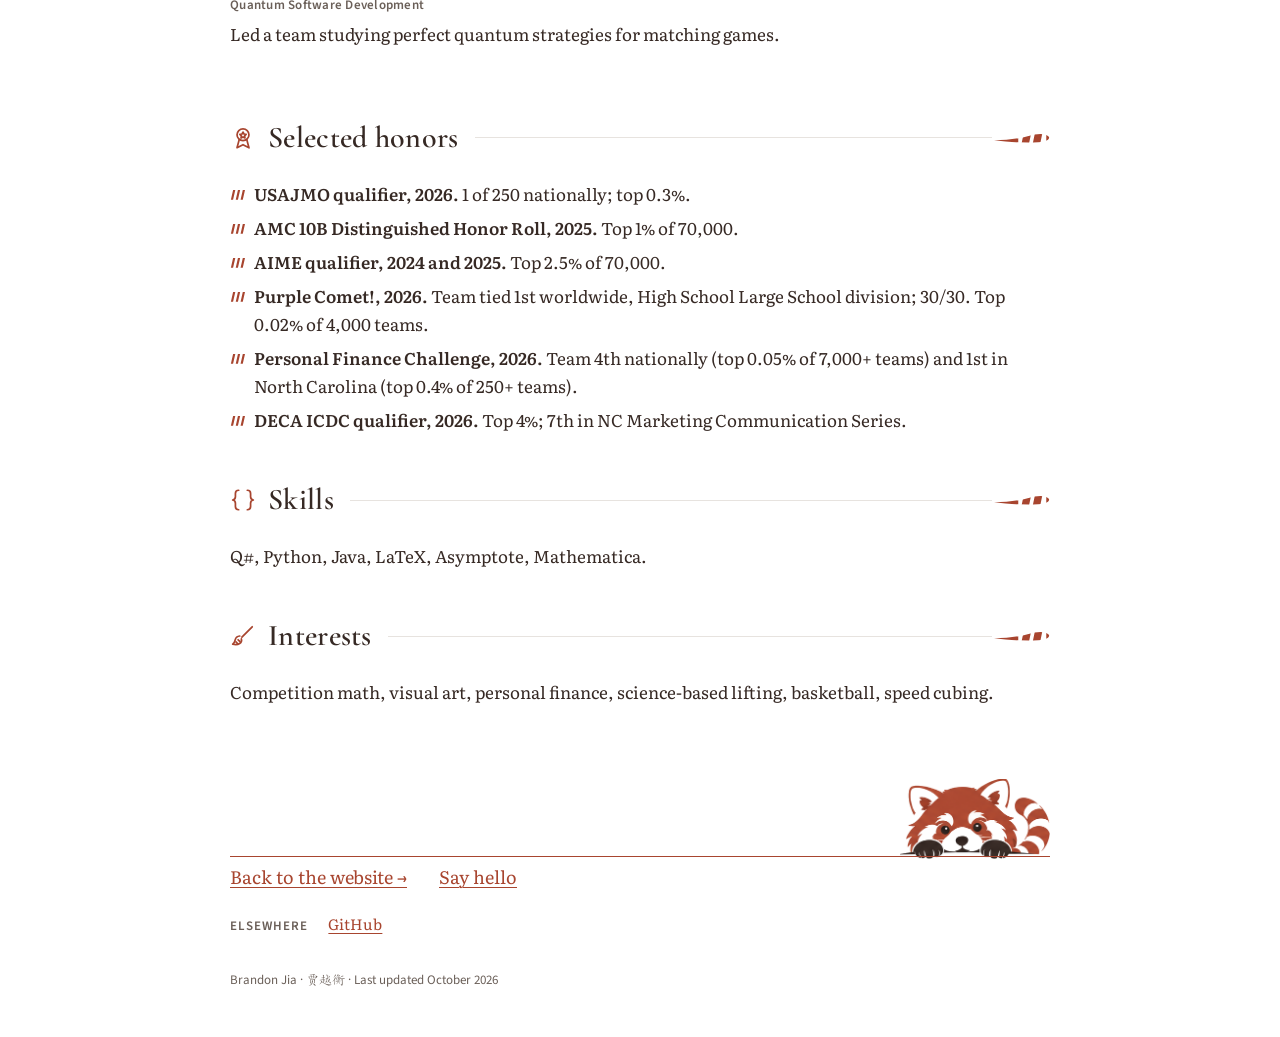
==== commit f95f8dab: "Fix mobile timeline, resume printing and navigation details" ====
--- a/resume/index.html
+++ b/resume/index.html
@@ -61,6 +61,7 @@
 </header>
 <main class="wrap" id="main">
   <div class="hero">
+    <div class="print-only pname"><strong>Brandon Jia</strong> <span lang="zh-Hans">贾越衡</span><span>brandon-jia.github.io</span></div>
     <div class="rhead"><h1 class="name">Résumé</h1><div class="modes" aria-label="Résumé format"><a href="index.html" aria-current="page">View</a><a href="../assets/Brandon-Jia-Highlights.pdf">PDF</a></div></div>
     <p class="meta"><a href="mailto:bljia2020@gmail.com">bljia2020@gmail.com</a> &nbsp;·&nbsp; Chapel Hill, NC</p>
     <div class="ledge" aria-hidden="true"><span class="pkw line"><img class="pk" src="../assets/panda-linework.webp" alt="" width="244" height="233"></span><div class="div"><i></i><b></b></div></div>
--- a/site.css
+++ b/site.css
@@ -29,7 +29,7 @@
 nav a:hover,nav a:focus-visible,nav a[aria-current]{color:var(--rust)}nav a:not(.cv):hover::after,nav a:not(.cv):focus-visible::after,nav a:not(.cv)[aria-current]::after{clip-path:inset(0);transform:translateY(0);transition-duration:420ms;transition-timing-function:cubic-bezier(.16,1,.3,1)}
 nav a.cv{color:var(--ink);font-weight:600;margin-left:8px}nav a.cv::after{content:"→";position:static;height:auto;margin-left:5px;background:none;-webkit-mask:none;mask:none;clip-path:none}nav a.cv:hover{color:var(--rust)}
 .prog{position:absolute;left:0;bottom:-1px;height:2px;width:100%;background:var(--rust);pointer-events:none;transform:scaleX(0);transform-origin:left center}
-nav{position:relative}.nav-motion nav a:not(.cv)::after{display:none}.nav-tail{position:absolute;left:0;bottom:3px;width:0;height:12px;transform:translateX(var(--tail-x,0px));pointer-events:none;transition:transform 520ms cubic-bezier(.16,1,.3,1)}.nav-tail>i{display:block;width:58px;height:100%;background:var(--rust);mask:var(--tail-sm) center/100% 100% no-repeat;-webkit-mask:var(--tail-sm) center/100% 100% no-repeat;transform:scaleX(var(--tail-scale,1));transform-origin:0 50%}
+nav{position:relative}.nav-motion nav a:not(.cv)::after{display:none}.nav-tail{position:absolute;left:0;bottom:3px;width:0;height:12px;transform:translateX(var(--tail-x,0px));pointer-events:none;transition:transform 520ms cubic-bezier(.16,1,.3,1),opacity .2s}.nav-tail>i{display:block;width:58px;height:100%;background:var(--rust);mask:var(--tail-sm) center/100% 100% no-repeat;-webkit-mask:var(--tail-sm) center/100% 100% no-repeat;transform:scaleX(var(--tail-scale,1));transform-origin:0 50%}
 .hero{padding-top:64px}
 .name{font:600 56px/1.05 var(--display);letter-spacing:.005em}
 .cn{font:400 20px var(--cjk);letter-spacing:.2em;color:var(--muted);margin:6px 0 22px}
@@ -88,7 +88,12 @@
 
 
 .rhead{display:flex;justify-content:space-between;align-items:flex-end;gap:16px;flex-wrap:wrap}.rhead .name{font-size:48px}
-.modes{display:flex;font:500 14px var(--sans);gap:12px}.modes a{background:none;padding:6px 16px;color:var(--muted)}.modes a+a{border-left:0}.modes a[aria-current]{color:var(--rust);text-decoration:underline}
+.modes{display:flex;gap:0;border:1px solid var(--rule);border-radius:6px;overflow:hidden}
+.modes{font:500 14px var(--sans)}
+.modes a{background:none;padding:0 16px;min-height:44px;display:flex;align-items:center;color:var(--muted);text-decoration:none}
+.modes a+a{border-left:1px solid var(--rule)}
+.modes a:hover{background:#f4f1ed}
+.modes a[aria-current]{background:#f4f1ed;color:var(--rust)}
 .rhead+.meta{margin-top:10px}.rhead+.meta a{font-weight:600}
 .bl>li{position:relative;padding-left:24px;margin-top:6px}.bl li strong{font-weight:600}.bl>li::before{top:.55em}
 .res section{padding-top:48px}.res .exp p:not(.role){font-size:17px}.res .exp .m{color:var(--muted);font-size:15px;margin-top:4px}
@@ -102,10 +107,9 @@
 
 /* Quiet details and annotated-paper layout. */
 :root{--tail-sm:url("data:image/svg+xml,%3Csvg xmlns='http://www.w3.org/2000/svg' viewBox='0 0 60 12'%3E%3CclipPath id='c'%3E%3Cpath d='M0 8.5Q20 8.5 36 4Q54-1 59 5Q60 11 40 11Q18 11 0 8.5Z'/%3E%3C/clipPath%3E%3Cg clip-path='url(%23c)'%3E%3Cpath d='M0 0h26v12H0zM32 0h8l-2.5 12h-8zM44 0h8l-2.5 12h-8zM56 0h8v12h-8z'/%3E%3C/g%3E%3C/svg%3E")}
-body{font-variant-numeric:oldstyle-nums proportional-nums;counter-reset:sn}
-.meta,.grp,.chip,time,.colophon,.hl strong{font-variant-numeric:lining-nums tabular-nums}
+body{font-variant-numeric:lining-nums proportional-nums;counter-reset:sn}
 .hl{display:grid;grid-template-columns:repeat(4,1fr);gap:0 16px;margin-top:36px;padding-top:18px;border-top:1px solid var(--rule)}
-.hl strong{display:block;font:600 24px/1.1 var(--display);letter-spacing:.01em;font-variant-numeric:lining-nums}
+.hl strong{display:block;font:600 24px/1.1 var(--display);letter-spacing:.01em;font-variant-numeric:lining-nums tabular-nums}
 .hl span{display:block;margin-top:4px;font:500 13px/1.4 var(--sans);color:var(--muted)}
 .hl+.ledge{margin-top:12px}
 .grp{position:relative;display:flex;justify-content:space-between;align-items:baseline;margin:36px 0 4px;padding-bottom:8px;border-bottom:1px solid var(--rule);font:600 13px var(--sans);letter-spacing:.08em;text-transform:uppercase;color:var(--muted)}
@@ -117,6 +121,8 @@
 .plinks{display:flex;gap:24px;margin-top:10px;font:600 14px var(--sans)}
 .sum{margin-top:10px}.sum summary{cursor:pointer;font:600 13px var(--sans);letter-spacing:.04em;color:var(--rust)}
 .sum p,.d,.paper .d,.x,.exp .x,.aw .s{font:italic 500 19px/1.45 'Cormorant Garamond',Georgia,serif;color:var(--muted)}
+.d,.x,.aw .s{font:italic 600 20px/1.45 'Cormorant Garamond',Georgia,serif;color:#5a4f49}
+.paper .d,.exp .x,.exp p.x{font:italic 600 20px/1.45 'Cormorant Garamond',Georgia,serif;color:#5a4f49}
 .sum p{margin-top:6px}
 .elsewhere{margin-top:18px;display:flex;gap:20px;align-items:baseline;font-size:15px}
 .elsewhere .meta{letter-spacing:.08em;text-transform:uppercase}
@@ -127,7 +133,7 @@
 .sn{display:block;margin-top:6px;font:400 13px/1.5 var(--sans);color:var(--muted)}
 .sn::before{content:counter(sn) " ";color:var(--rust);font-weight:600}
 .hero .div b{transform:rotate(var(--tail-tilt,0deg));transform-origin:0 75%}
-@media(min-width:1200px){
+@media(min-width:1280px){
 .exp-list{--spine:-20px}.exp{display:block}
 .exp .meta{position:absolute;right:calc(100% + 38px);top:24px;width:130px;padding:0;text-align:right}
 .grp time{position:absolute;right:calc(100% + 38px);width:130px;text-align:right;top:0}
@@ -162,6 +168,17 @@
 @media(prefers-reduced-motion:reduce){@view-transition{navigation:none}}
 @media(prefers-reduced-motion:reduce){.nav-tail>i{transform:scaleX(var(--tail-scale,1))!important}}
 
+.print-only{display:none}
+.meta,.grp,.chip,time,.colophon,.hl strong{font-variant-numeric:lining-nums tabular-nums}
+.hero.nf{min-height:55vh}
+.hl+.ledge{margin-top:20px}
+@media(max-width:640px){
+.exp::after{display:none}
+.exp .meta.same .vh{position:static;width:auto;height:auto;overflow:visible;clip:auto;white-space:normal}
+.hl+.ledge{margin-top:28px}
+.res .ledge{margin-top:22px}
+}
+
 /* Browser printing keeps every résumé entry and repeats its accessible dates. */
 @media print{
 @page{size:Letter;margin:.5in}
@@ -169,8 +186,8 @@
 body{font-size:9.5pt;line-height:1.2;color:#000;background:#fff}
 .bar,.skip,.ledge,.modes,.prog,.nav-tail,.rl,.sn,.exp-marker,footer .links,footer h2,h2::after,h2 .ic,.exp::before,.exp::after{display:none!important}
 .wrap{width:100%;margin:0}.hero{padding-top:0}.rhead .name{font-size:22pt}
-section,.res section{padding-top:5pt}
-h2{font-size:11pt;margin-bottom:2pt;padding-bottom:1pt;border-bottom:.5pt solid #999}
+section,.res section{padding-top:7pt}
+h2{font-size:11pt;margin-bottom:3pt;padding-bottom:1pt;border-bottom:.5pt solid #999}
 .exp,.exp:first-of-type{display:grid;grid-template-columns:75pt 1fr;gap:0 10pt;padding:2pt 0;break-inside:avoid}
 .exp .meta{position:static;width:auto;padding:0;text-align:left;font-size:9pt}
 .exp .meta.same{min-height:0}.exp .meta{line-height:1.25}.exp h3{font-size:10pt;line-height:1.2}
@@ -179,11 +196,16 @@
 .paper,.paper+.paper{padding:2pt 0}.paper h3{font-size:10pt}
 .res .exp p:not(.role),.bl>li{font-size:9.5pt}
 .authors,.role,.st,.res .exp .m{font-size:9pt}
-.d,.paper .d,.exp .x{font-size:10pt}
+.d,.paper .d,.exp .x,.exp p.x{font-size:10pt}
 a{color:#000;background:none;padding:0}
 .res a[href^="http"]::after{content:" (" attr(href) ")";font-size:8pt}
 footer{margin-top:3pt;padding-bottom:0}.elsewhere{display:none}
 .bl>li{margin-top:2pt}.authors{margin-top:2pt}.st{margin-top:3pt}.paper .d{margin-top:2pt}.role{margin:1pt 0 2pt}
 .colophon{margin-top:0;font-size:8pt}
 *,*::before,*::after{animation:none!important;transition:none!important}
-}
+.print-only{display:block}
+.pname strong{font:600 22pt/1.1 var(--display)}
+.pname span{font:9pt var(--sans);margin-left:10pt;color:#444}
+.rhead{display:none}
+*,*::before,*::after{-webkit-print-color-adjust:exact;print-color-adjust:exact}
+}
